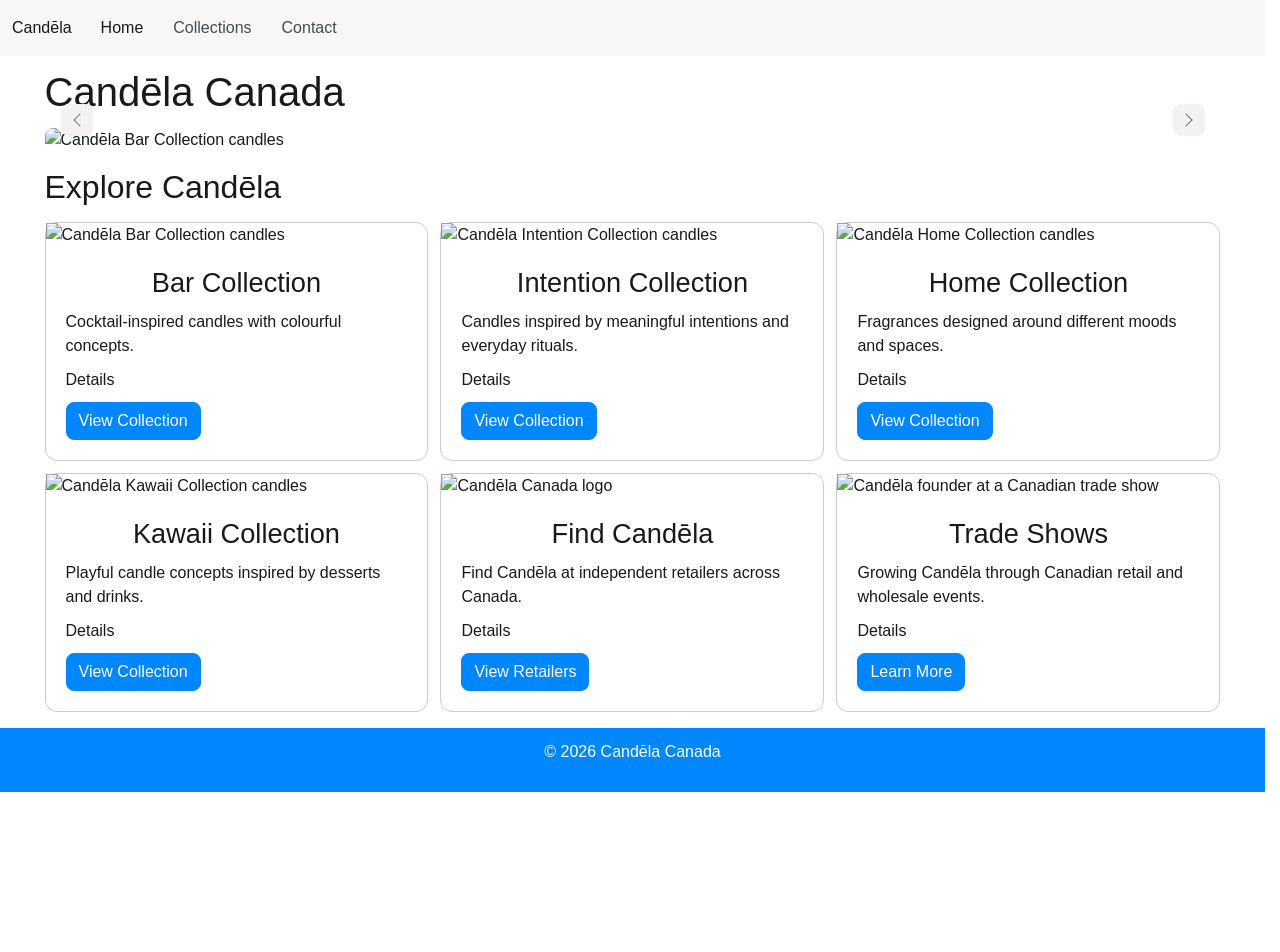
==== index.html @ 6ea505fa "Build home page layout" ====
<!DOCTYPE html>
<html lang="en">

<head>
    <meta charset="UTF-8">
    <meta name="viewport" content="width=device-width, initial-scale=1.0">
    <title>Candēla Home</title>

    <link rel="stylesheet" href="css/bootstrap.min.css">
    <link rel="stylesheet" href="css/style.css">

    <script type="module" src="js/bootstrap.bundle.min.js"></script>
</head>

<body>

    <nav class="navbar md:navbar-expand bg-1">
        <div class="container-fluid">

            <a class="navbar-brand" href="index.html">Candēla</a>

            <button class="btn-icon navbar-toggler"
                type="button"
                data-bs-toggle="drawer"
                data-bs-target="#navbarNav"
                aria-controls="navbarNav"
                aria-expanded="false"
                aria-label="Toggle navigation">

                <span class="navbar-toggler-icon" aria-hidden="true"></span>
            </button>

            <dialog class="drawer drawer-end"
                tabindex="-1"
                id="navbarNav"
                aria-labelledby="navbarNavLabel">

                <div class="drawer-header">
                    <h5 class="drawer-title" id="navbarNavLabel">Menu</h5>

                    <button type="button"
                        class="btn-close"
                        data-bs-dismiss="drawer"
                        aria-label="Close">
                    </button>
                </div>

                <div class="drawer-body">
                    <ul class="navbar-nav">

                        <li class="nav-item">
                            <a class="nav-link active"
                                aria-current="page"
                                href="index.html">
                                Home
                            </a>
                        </li>

                        <li class="nav-item">
                            <a class="nav-link" href="#">
                                Collections
                            </a>
                        </li>

                        <li class="nav-item">
                            <a class="nav-link" href="contact.html">
                                Contact
                            </a>
                        </li>

                    </ul>
                </div>

            </dialog>

        </div>
    </nav>

    <main>

        <div class="container mt-3">

            <h1 class="my-4">Candēla Canada</h1>

            <div id="heroCarousel" class="carousel carousel-overlay">

                <div class="carousel-inner rounded-5">

                    <div class="carousel-item active">
                        <img src="images/candle1.jpg"
                            class="d-block w-100"
                            alt="Candēla Bar Collection candles">
                    </div>

                    <div class="carousel-item">
                        <img src="images/candle2.jpg"
                            class="d-block w-100"
                            alt="Candēla Intention Collection candles">
                    </div>

                    <div class="carousel-item">
                        <img src="images/candle3.jpg"
                            class="d-block w-100"
                            alt="Candēla Home Collection candles">
                    </div>

                </div>

                <div class="carousel-overlay-controls">

                    <button class="btn-icon btn-sm btn-subtle theme-secondary"
                        type="button"
                        data-bs-target="#heroCarousel"
                        data-bs-slide="prev">

                        <span class="carousel-icon-prev" aria-hidden="true"></span>
                        <span class="visually-hidden">Previous</span>
                    </button>

                    <button class="btn-icon btn-sm btn-subtle theme-secondary"
                        type="button"
                        data-bs-target="#heroCarousel"
                        data-bs-slide="next">

                        <span class="carousel-icon-next" aria-hidden="true"></span>
                        <span class="visually-hidden">Next</span>
                    </button>

                </div>

            </div>

        </div>

        <div class="container mt-5">

            <h2 class="my-5">Explore Candēla</h2>

            <div class="row g-4">

                <div class="col-12 md:col-6 lg:col-4">

                    <article class="card h-100">

                        <img src="images/candle1.jpg"
                            class="w-100"
                            alt="Candēla Bar Collection candles">

                        <div class="card-body d-flex flex-column align-items-center">

                            <h3 class="card-title">Bar Collection</h3>

                            <p class="card-text">
                                Cocktail-inspired candles with colourful concepts.
                            </p>

                            <details class="accordion-item w-100">
                                <summary class="accordion-header">
                                    Details
                                </summary>

                                <div class="accordion-body">
                                    The Bar Collection includes Mojito, Rum Punch,
                                    Piña Colada, Mimosa, Espresso Martini,
                                    and Peach Bellini.
                                </div>
                            </details>

                            <button class="btn-solid theme-primary mt-auto"
                                type="button"
                                data-bs-toggle="dialog"
                                data-bs-target="#candleDialog1">
                                View Collection
                            </button>

                        </div>

                    </article>

                    <dialog class="dialog" id="candleDialog1">

                        <div class="dialog-header">
                            <h4>Bar Collection</h4>

                            <button type="button"
                                class="btn-close"
                                data-bs-dismiss="dialog"
                                aria-label="Close">
                            </button>
                        </div>

                        <div class="dialog-body">
                            Cocktail-inspired fragrances with bright and playful designs.
                        </div>

                        <div class="dialog-footer">
                            <button class="btn-solid theme-primary"
                                type="button"
                                data-bs-dismiss="dialog">
                                Close
                            </button>
                        </div>

                    </dialog>

                </div>

                <div class="col-12 md:col-6 lg:col-4">

                    <article class="card h-100">

                        <img src="images/candle2.jpg"
                            class="w-100"
                            alt="Candēla Intention Collection candles">

                        <div class="card-body d-flex flex-column align-items-center">

                            <h3 class="card-title">Intention Collection</h3>

                            <p class="card-text">
                                Candles inspired by meaningful intentions and everyday rituals.
                            </p>

                            <details class="accordion-item w-100">
                                <summary class="accordion-header">
                                    Details
                                </summary>

                                <div class="accordion-body">
                                    The Intention Collection includes Peace,
                                    Abundance, New Beginnings, Love, and Protection.
                                </div>
                            </details>

                            <button class="btn-solid theme-primary mt-auto"
                                type="button"
                                data-bs-toggle="dialog"
                                data-bs-target="#candleDialog2">
                                View Collection
                            </button>

                        </div>

                    </article>

                    <dialog class="dialog" id="candleDialog2">

                        <div class="dialog-header">
                            <h4>Intention Collection</h4>

                            <button type="button"
                                class="btn-close"
                                data-bs-dismiss="dialog"
                                aria-label="Close">
                            </button>
                        </div>

                        <div class="dialog-body">
                            A collection inspired by positive intentions and personal moments.
                        </div>

                        <div class="dialog-footer">
                            <button class="btn-solid theme-primary"
                                type="button"
                                data-bs-dismiss="dialog">
                                Close
                            </button>
                        </div>

                    </dialog>

                </div>

                <div class="col-12 md:col-6 lg:col-4">

                    <article class="card h-100">

                        <img src="images/candle3.jpg"
                            class="w-100"
                            alt="Candēla Home Collection candles">

                        <div class="card-body d-flex flex-column align-items-center">

                            <h3 class="card-title">Home Collection</h3>

                            <p class="card-text">
                                Fragrances designed around different moods and spaces.
                            </p>

                            <details class="accordion-item w-100">
                                <summary class="accordion-header">
                                    Details
                                </summary>

                                <div class="accordion-body">
                                    The Home Collection includes Greenhouse,
                                    Azure Coast, Velvet Smoke, Sunday Clean,
                                    and Forest Calm.
                                </div>
                            </details>

                            <button class="btn-solid theme-primary mt-auto"
                                type="button"
                                data-bs-toggle="dialog"
                                data-bs-target="#candleDialog3">
                                View Collection
                            </button>

                        </div>

                    </article>

                    <dialog class="dialog" id="candleDialog3">

                        <div class="dialog-header">
                            <h4>Home Collection</h4>

                            <button type="button"
                                class="btn-close"
                                data-bs-dismiss="dialog"
                                aria-label="Close">
                            </button>
                        </div>

                        <div class="dialog-body">
                            Home fragrances inspired by clean spaces,
                            woods, florals, and warm interiors.
                        </div>

                        <div class="dialog-footer">
                            <button class="btn-solid theme-primary"
                                type="button"
                                data-bs-dismiss="dialog">
                                Close
                            </button>
                        </div>

                    </dialog>

                </div>

                <div class="col-12 md:col-6 lg:col-4">

                    <article class="card h-100">

                        <img src="images/candle4.jpg"
                            class="w-100"
                            alt="Candēla Kawaii Collection candles">

                        <div class="card-body d-flex flex-column align-items-center">

                            <h3 class="card-title">Kawaii Collection</h3>

                            <p class="card-text">
                                Playful candle concepts inspired by desserts and drinks.
                            </p>

                            <details class="accordion-item w-100">
                                <summary class="accordion-header">
                                    Details
                                </summary>

                                <div class="accordion-body">
                                    The Kawaii Collection includes Banana Milk,
                                    Brown Sugar Boba, Melona, Matcha Latte,
                                    Ube Cake, Mochi, Peach Soju, Mango Pudding,
                                    and Coffee Jelly.
                                </div>
                            </details>

                            <button class="btn-solid theme-primary mt-auto"
                                type="button"
                                data-bs-toggle="dialog"
                                data-bs-target="#candleDialog4">
                                View Collection
                            </button>

                        </div>

                    </article>

                    <dialog class="dialog" id="candleDialog4">

                        <div class="dialog-header">
                            <h4>Kawaii Collection</h4>

                            <button type="button"
                                class="btn-close"
                                data-bs-dismiss="dialog"
                                aria-label="Close">
                            </button>
                        </div>

                        <div class="dialog-body">
                            Colourful food and drink concepts turned into candle designs.
                        </div>

                        <div class="dialog-footer">
                            <button class="btn-solid theme-primary"
                                type="button"
                                data-bs-dismiss="dialog">
                                Close
                            </button>
                        </div>

                    </dialog>

                </div>

                <div class="col-12 md:col-6 lg:col-4">

                    <article class="card h-100">

                        <img src="images/candle5.jpg"
                            class="w-100"
                            alt="Candēla Canada logo">

                        <div class="card-body d-flex flex-column align-items-center">

                            <h3 class="card-title">Find Candēla</h3>

                            <p class="card-text">
                                Find Candēla at independent retailers across Canada.
                            </p>

                            <details class="accordion-item w-100">
                                <summary class="accordion-header">
                                    Details
                                </summary>

                                <div class="accordion-body">
                                    Retail partners include Hanji Gifts,
                                    Ash & Oak Gifts, Agent 99, Iwa Spa,
                                    Eugène Allard, Bébé Loup, Sprout Gift Co.,
                                    The Hygge, Sunday State, Murdoch’s Gem Shop,
                                    Point Grey Pharmacy, and Foxy Fox Coffee House.
                                </div>
                            </details>

                            <button class="btn-solid theme-primary mt-auto"
                                type="button"
                                data-bs-toggle="dialog"
                                data-bs-target="#candleDialog5">
                                View Retailers
                            </button>

                        </div>

                    </article>

                    <dialog class="dialog" id="candleDialog5">

                        <div class="dialog-header">
                            <h4>Find Candēla</h4>

                            <button type="button"
                                class="btn-close"
                                data-bs-dismiss="dialog"
                                aria-label="Close">
                            </button>
                        </div>

                        <div class="dialog-body">
                            Candēla is carried by retailers across Ontario,
                            Quebec, New Brunswick, Saskatchewan, Yukon,
                            British Columbia, Alberta, and PEI.
                        </div>

                        <div class="dialog-footer">
                            <button class="btn-solid theme-primary"
                                type="button"
                                data-bs-dismiss="dialog">
                                Close
                            </button>
                        </div>

                    </dialog>

                </div>

                <div class="col-12 md:col-6 lg:col-4">

                    <article class="card h-100">

                        <img src="images/candle6.jpg"
                            class="w-100"
                            alt="Candēla founder at a Canadian trade show">

                        <div class="card-body d-flex flex-column align-items-center">

                            <h3 class="card-title">Trade Shows</h3>

                            <p class="card-text">
                                Growing Candēla through Canadian retail and wholesale events.
                            </p>

                            <details class="accordion-item w-100">
                                <summary class="accordion-header">
                                    Details
                                </summary>

                                <div class="accordion-body">
                                    Candēla has participated in the Canadian Gift
                                    Association trade show to connect with retailers
                                    and expand wholesale distribution.
                                </div>
                            </details>

                            <button class="btn-solid theme-primary mt-auto"
                                type="button"
                                data-bs-toggle="dialog"
                                data-bs-target="#candleDialog6">
                                Learn More
                            </button>

                        </div>

                    </article>

                    <dialog class="dialog" id="candleDialog6">

                        <div class="dialog-header">
                            <h4>Trade Shows</h4>

                            <button type="button"
                                class="btn-close"
                                data-bs-dismiss="dialog"
                                aria-label="Close">
                            </button>
                        </div>

                        <div class="dialog-body">
                            Trade shows have helped Candēla connect with
                            retail buyers and grow its wholesale presence across Canada.
                        </div>

                        <div class="dialog-footer">
                            <button class="btn-solid theme-primary"
                                type="button"
                                data-bs-dismiss="dialog">
                                Close
                            </button>
                        </div>

                    </dialog>

                </div>

            </div>

        </div>

    </main>

    <footer class="bg-primary fg-contrast-primary mt-5 p-4 text-center">
        <p>© 2026 Candēla Canada</p>
    </footer>

</body>

</html>
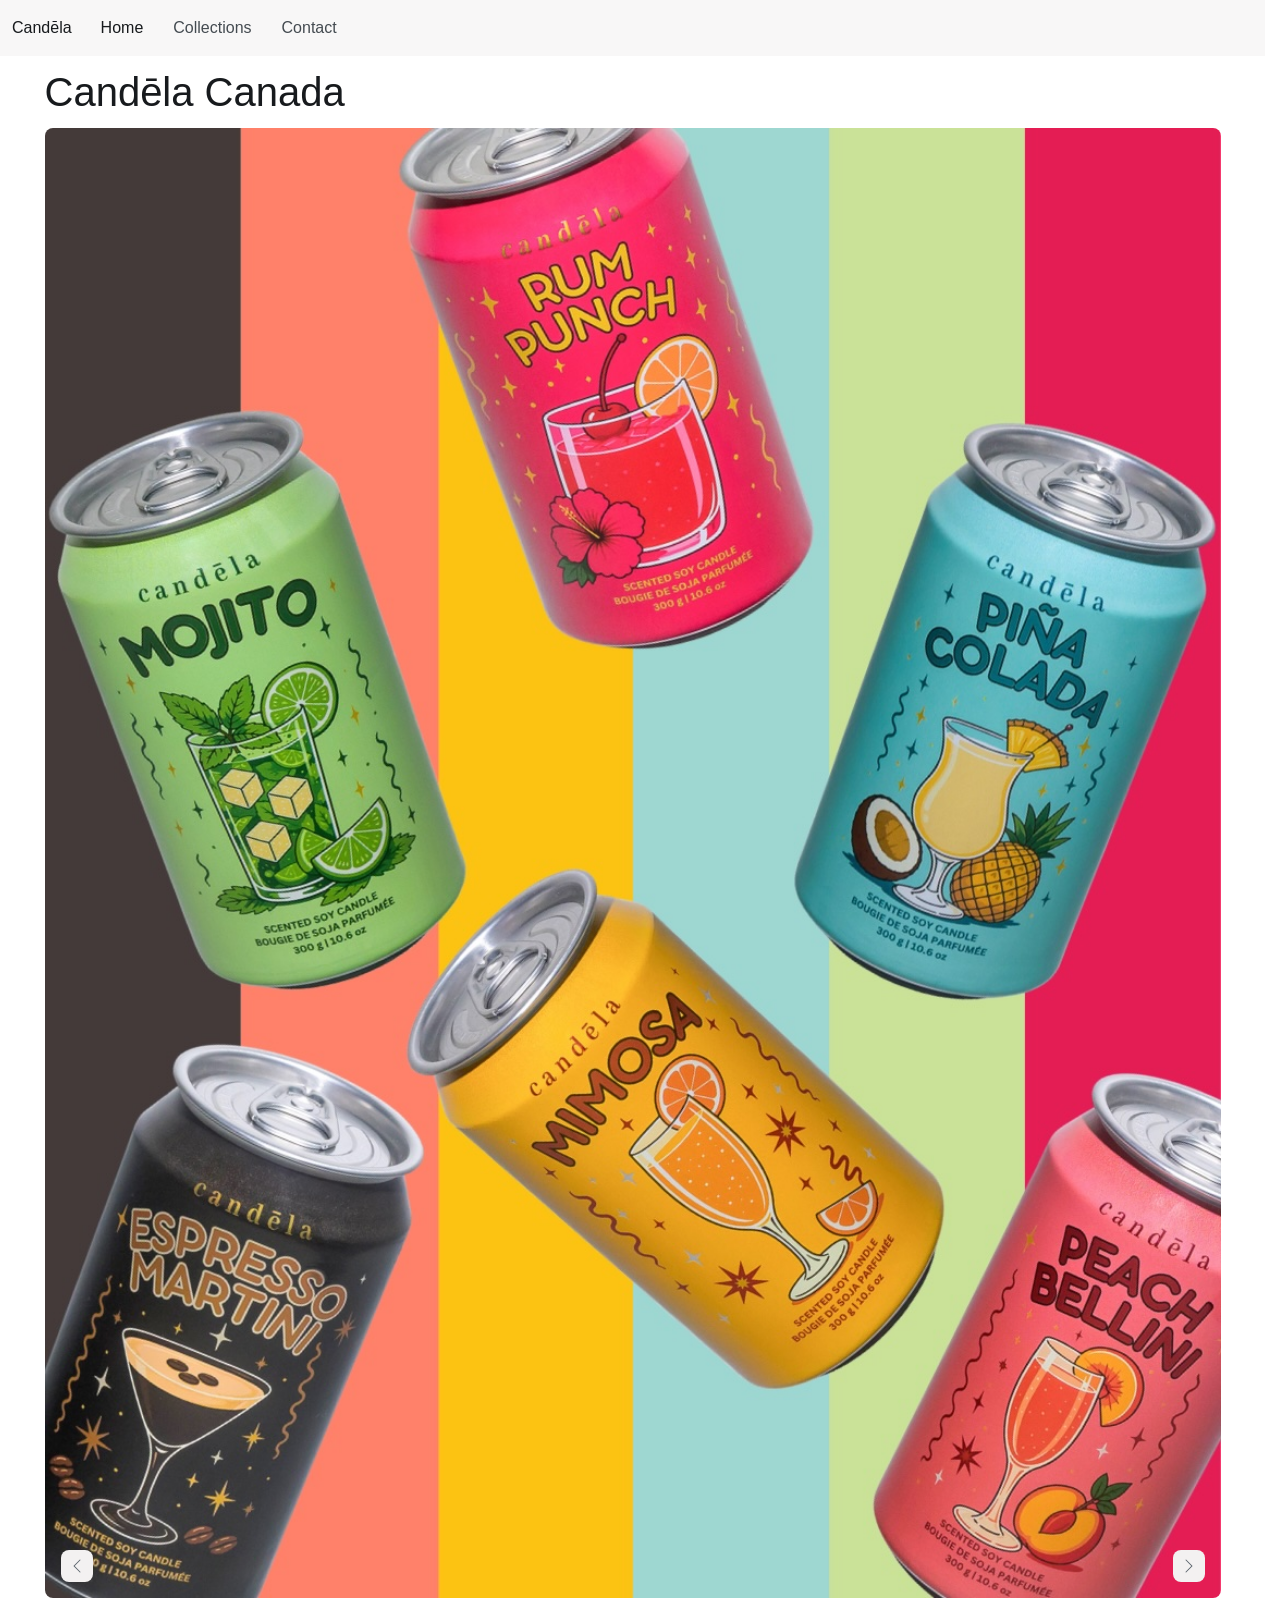
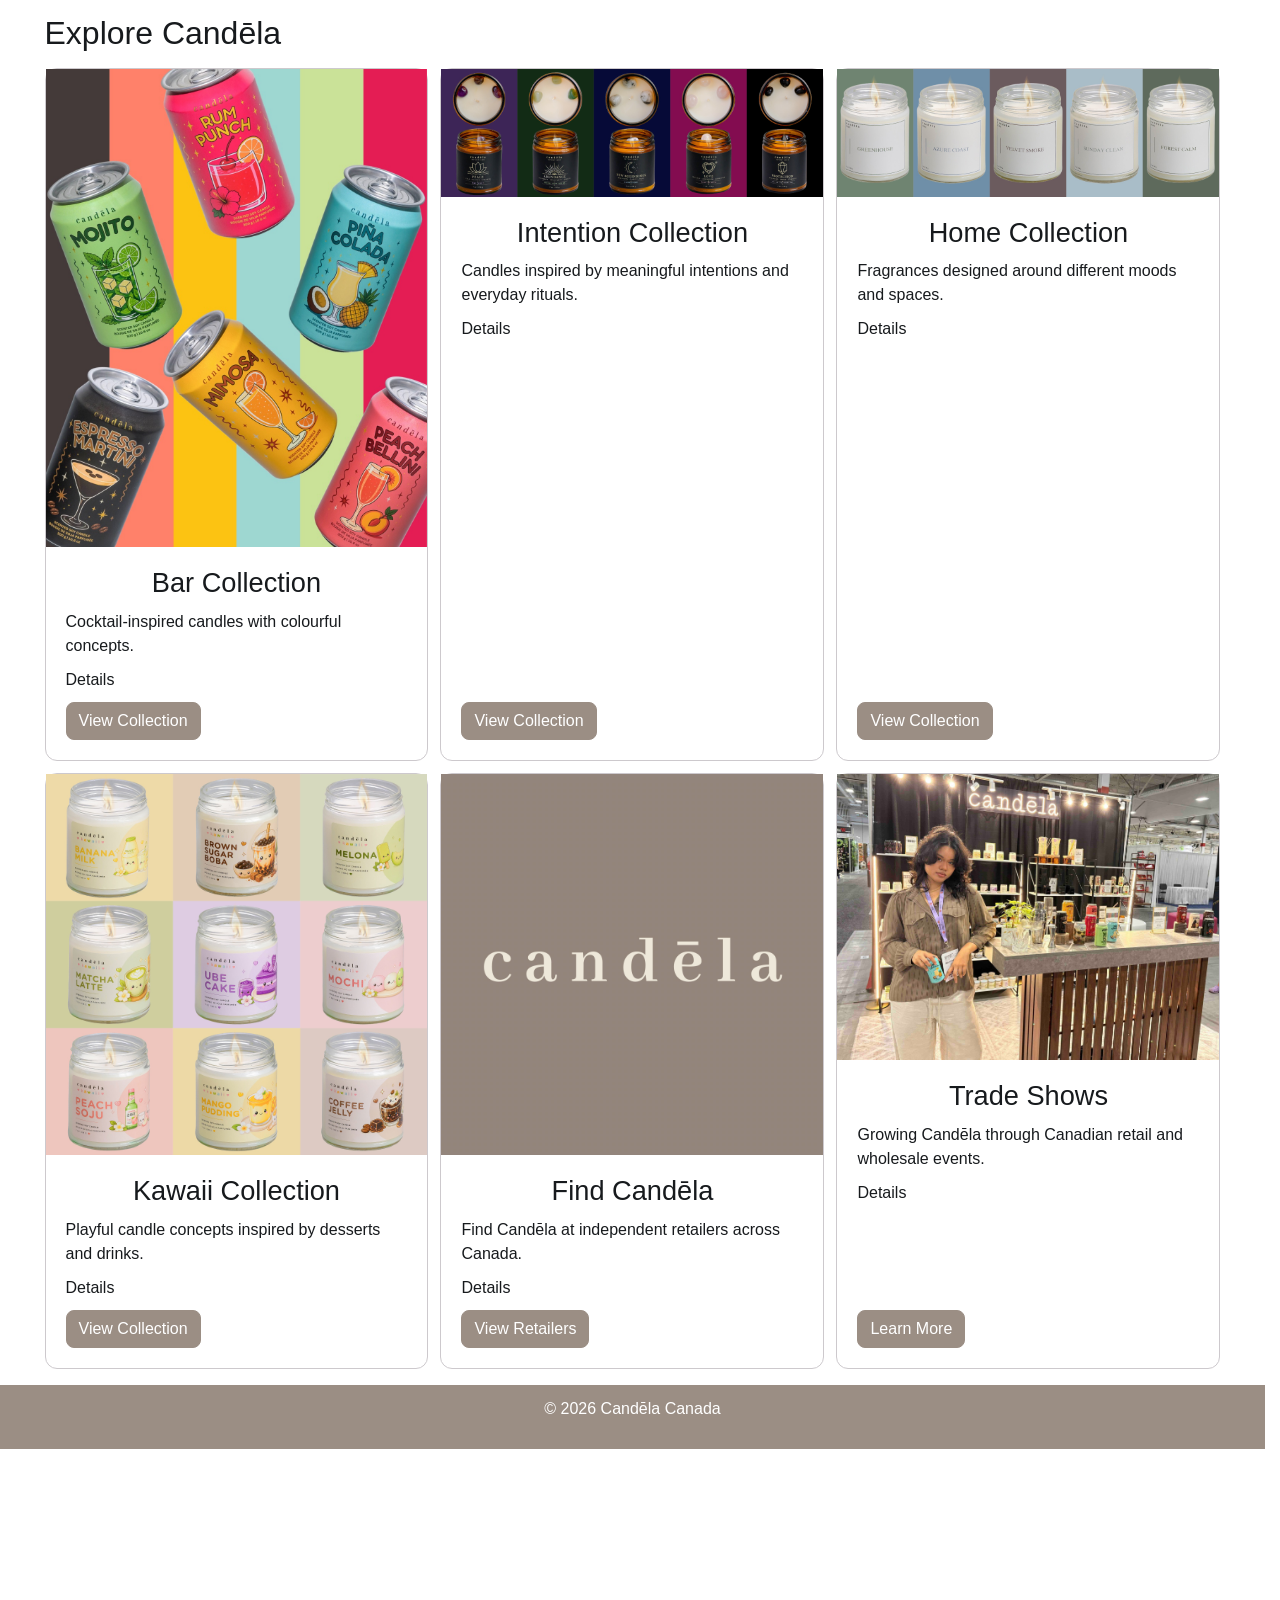
==== commit c13e5da3: "Optimize trade show image" ====
--- a/index.html
+++ b/index.html
@@ -482,7 +482,7 @@
 
                     <article class="card h-100">
 
-                        <img src="images/candle6.jpg"
+                        <img src="images/candle6.jpeg"
                             class="w-100"
                             alt="Candēla founder at a Canadian trade show">
 
--- a/css/style.css
+++ b/css/style.css
@@ -0,0 +1,14 @@
+:root {
+  --bs-primary-bg: #9b8e84;
+  --bs-primary-fg: #9b8e84;
+  --bs-primary-fg-emphasis: #6f6259;
+  --bs-primary-border: #9b8e84;
+  --bs-primary-focus-ring: #9b8e84;
+  --bs-primary-contrast: #ffffff;
+}
+
+.btn-solid.theme-primary {
+  --bs-theme-bg: #9b8e84;
+  --bs-theme-border: #9b8e84;
+  --bs-theme-contrast: #ffffff;
+}
